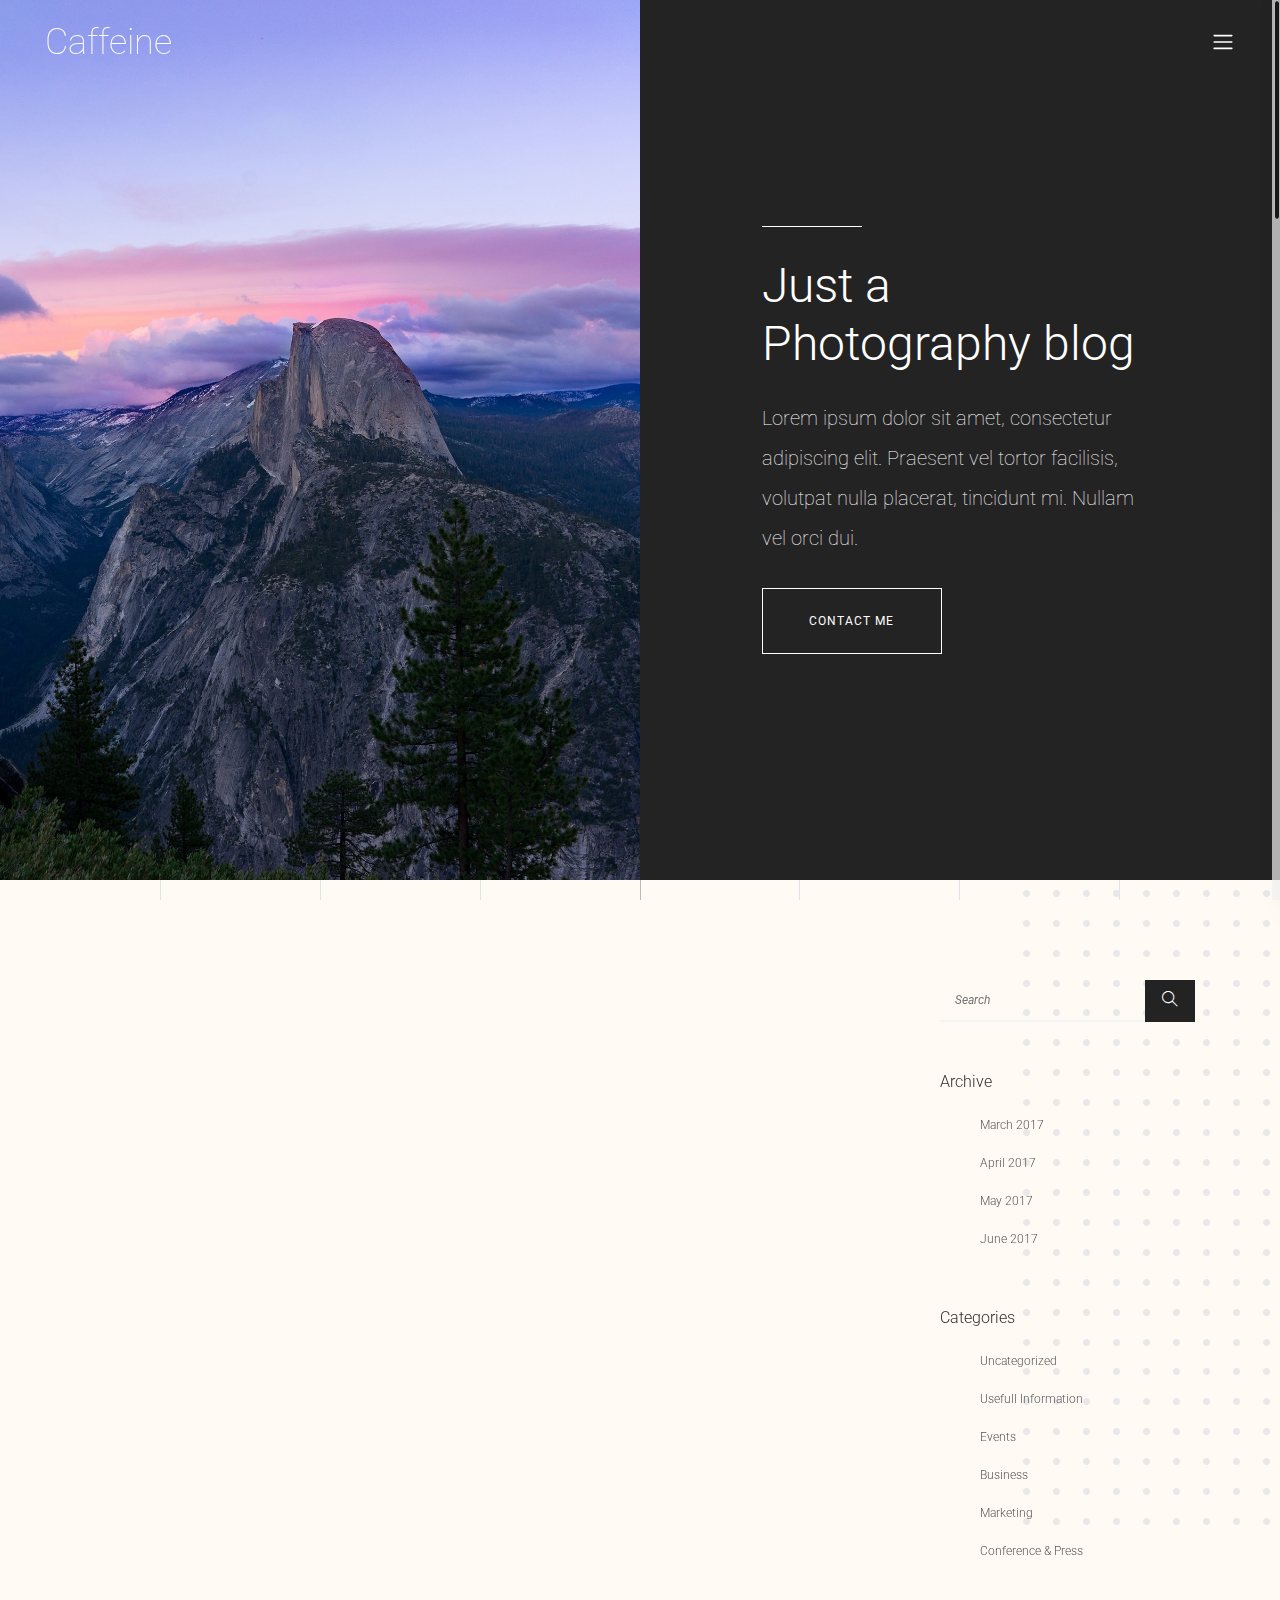
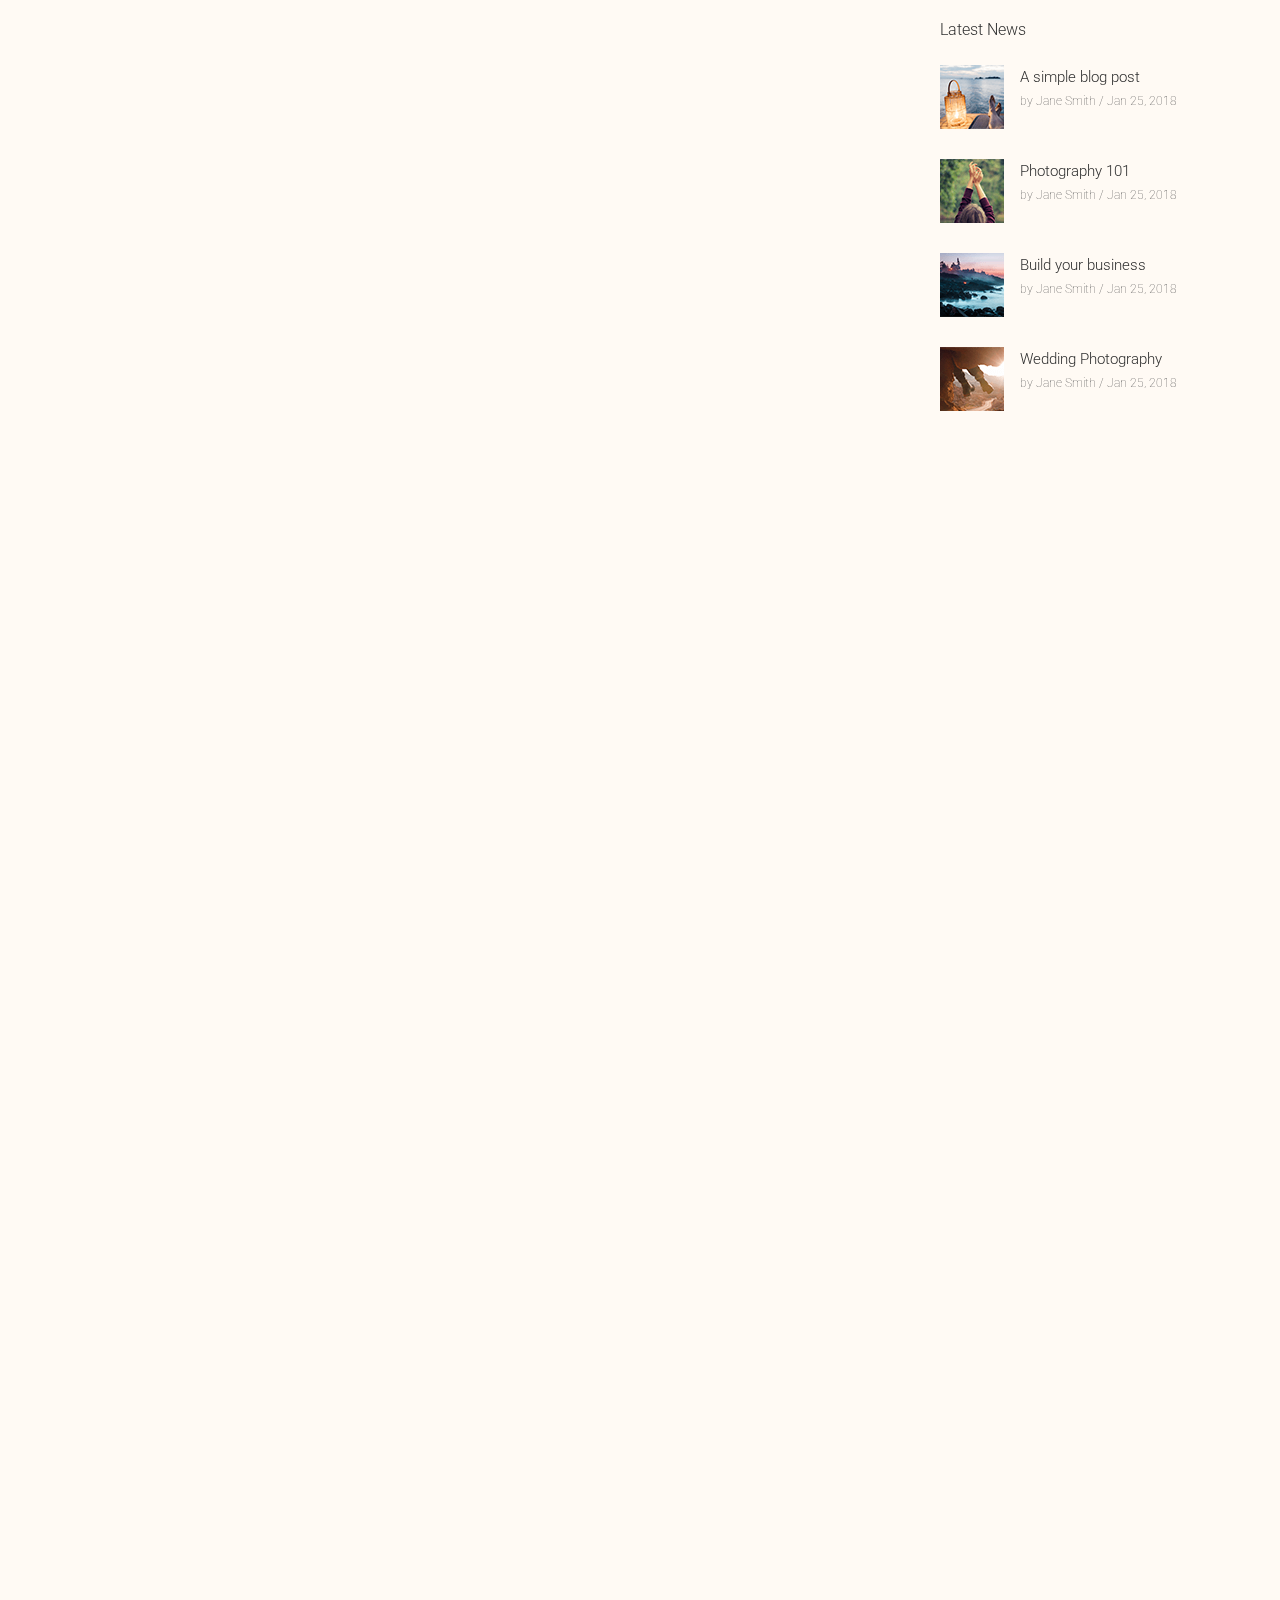
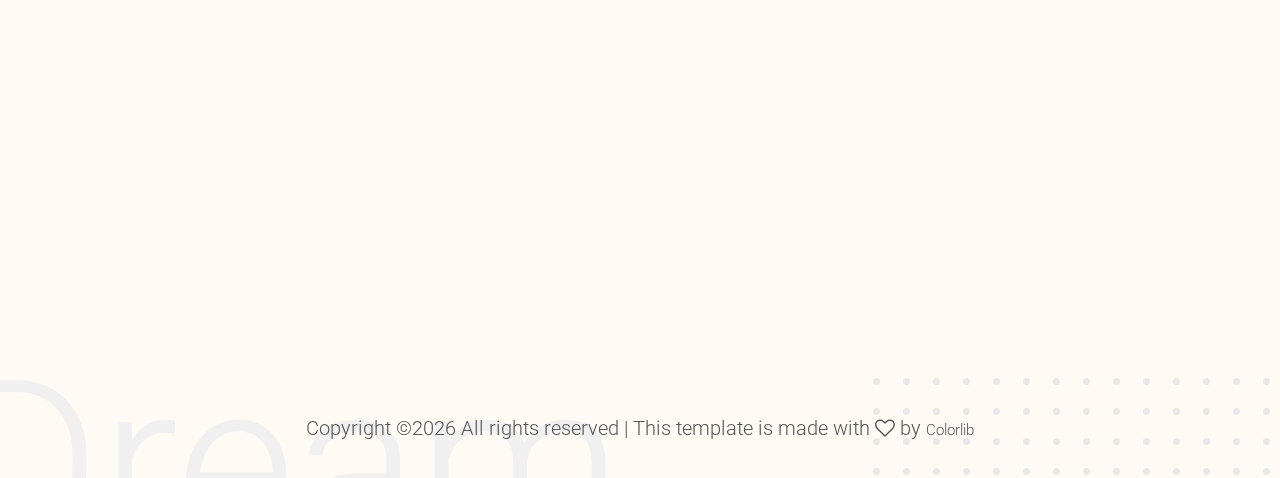
==== blog.html @ 75096916 "0527" ====
<!DOCTYPE html>
<html lang="en">

<head>
    <meta charset="UTF-8">
    <meta name="description" content="">
    <meta http-equiv="X-UA-Compatible" content="IE=edge">
    <meta name="viewport" content="width=device-width, initial-scale=1, shrink-to-fit=no">
    <!-- The above 4 meta tags *must* come first in the head; any other head content must come *after* these tags -->

    <!-- Title  -->
    <title>Sonar - Photography Template</title>

    <!-- Favicon  -->
    <link rel="icon" href="img/core-img/favicon.ico">

    <!-- Style CSS -->
    <link rel="stylesheet" href="style.css">

</head>

<body>
    <!-- Preloader Start -->
    <div id="preloader">
        <div class="preload-content">
            <div id="sonar-load"></div>
        </div>
    </div>
    <!-- Preloader End -->

    <!-- Grids -->
    <div class="grids d-flex justify-content-between">
        <div class="grid1"></div>
        <div class="grid2"></div>
        <div class="grid3"></div>
        <div class="grid4"></div>
        <div class="grid5"></div>
        <div class="grid6"></div>
        <div class="grid7"></div>
        <div class="grid8"></div>
        <div class="grid9"></div>
    </div>

    <!-- ***** Main Menu Area Start ***** -->
    <div class="mainMenu d-flex align-items-center justify-content-between">
        <!-- Close Icon -->
        <div class="closeIcon">
            <i class="ti-close" aria-hidden="true"></i>
        </div>
        <!-- Logo Area -->
        <div class="logo-area">
            <a href="index.html">Caffeine</a>
        </div>
        <!-- Nav -->
        <div class="sonarNav">
            <nav>
                <ul>
                    <li class="nav-item active">
                        <a class="nav-link" href="index.html">首頁</a>
                    </li>
                    <li class="nav-item">
                        <a class="nav-link" href="learningmap.html">學習地圖</a>
                    </li>
                    <li class="nav-item">
                        <a class="nav-link" href="lessonlist.html">課程章節</a>
                    </li>
                    <li class="nav-item">
                        <a class="nav-link" href="gamelist.html">小遊戲集</a>
                    </li>
                    <li class="nav-item">
                        <a class="nav-link" href="tests.html">練習題</a>
                    </li>
                    <li class="nav-item">
                        <a class="nav-link" href="contact.html">網頁導覽</a>
                    </li>
                    <li class="nav-item">
                        <a class="nav-link" href="elements.html">關於我們</a>
                    </li>
                </ul>
            </nav>
        </div>
        <!-- Copwrite Text -->
        <div class="copywrite-text">
            <p><!-- Link back to Colorlib can't be removed. Template is licensed under CC BY 3.0. -->
Copyright &copy;<script>document.write(new Date().getFullYear());</script> All rights reserved | This template is made with <i class="fa fa-heart-o" aria-hidden="true"></i> by <a href="https://colorlib.com" target="_blank">Colorlib</a>
<!-- Link back to Colorlib can't be removed. Template is licensed under CC BY 3.0. -->
</p>
        </div>
    </div>
    <!-- ***** Main Menu Area End ***** -->

    <!-- ***** Header Area Start ***** -->
    <header class="header-area">
        <div class="container-fluid">
            <div class="row">
                <div class="col-12">
                    <div class="menu-area d-flex justify-content-between">
                        <!-- Logo Area  -->
                        <div class="logo-area">
                            <a href="index.html">Caffeine</a>
                        </div>

                        <div class="menu-content-area d-flex align-items-center">
                           <!-- Menu Icon -->
                            <span class="navbar-toggler-icon" id="menuIcon"></span>
                        </div>
                    </div>
                </div>
            </div>
        </div>
    </header>
    <!-- ***** Header Area End ***** -->

    <!-- ***** Hero Area Start ***** -->
    <div class="hero-area d-flex align-items-center">
       
        <!-- Hero Thumbnail -->
        <div class="hero-thumbnail equalize bg-img" style="background-image: url(img/bg-img/blog.jpg);"></div>
        
        <!-- Hero Content -->
        <div class="hero-content equalize">
            <div class="container-fluid h-100">
                <div class="row h-100 align-items-center justify-content-center">
                    <div class="col-12 col-md-8">
                        <div class="line"></div>
                        <h2>Just a Photography blog</h2>
                        <p>Lorem ipsum dolor sit amet, consectetur adipiscing elit. Praesent vel tortor facilisis, volutpat nulla placerat, tincidunt mi. Nullam vel orci dui.</p>
                        <a href="#" class="btn sonar-btn white-btn">contact me</a>
                    </div>
                </div>
            </div>
        </div>
    </div>
    <!-- ***** Hero Area End ***** -->

    <!-- ***** Blog Area Start ***** -->
    <section class="sonar-blog-area section-padding-100">
        <!-- back end content -->
        <div class="backEnd-content">
            <img class="dots" src="img/core-img/dots.png" alt="">
        </div>

        <div class="container">
            <div class="row">
                <div class="col-12 col-md-9">

                    <!-- Single Blog Area -->
                    <div class="single-blog-area mb-100 wow fadeInUp" data-wow-delay="300ms">
                        <!-- Post Thumbnail -->
                        <div class="blog-post-thumbnail">
                            <img src="img/blog-img/1.jpg" alt="">
                            <!-- Post Date -->
                            <div class="post-date">
                                <a href="#">Feb 12 '18</a>
                            </div>
                        </div>
                        <!-- Post Content -->
                        <div class="post-content">
                            <a href="#" class="headline">A short guide to Wedding Photograpy</a>
                            <div class="post-meta">
                                <a href="#" class="comments">By Mick Smith</a> | <a href="#" class="comments">2 Comments</a>
                            </div>
                            <p>Lorem ipsum dolor sit amet, consectetur adipiscing elit. Praesent vel tortor facilisis, volutpat nulla placerat, tincidunt mi. Nullam vel orci dui. Lorem ipsum dolor sit amet, consectetur adipiscing elit. Praesent vel tortor facilisis, volutpat nulla placerat, tincidunt mi. Nullam vel orci dui.</p>
                        </div>
                    </div>

                    <!-- Single Blog Area -->
                    <div class="single-blog-area mb-100 wow fadeInUp" data-wow-delay="600ms">
                        <!-- Post Thumbnail -->
                        <div class="blog-post-thumbnail">
                            <img src="img/blog-img/2.jpg" alt="">
                            <!-- Post Date -->
                            <div class="post-date">
                                <a href="#">Feb 12 '18</a>
                            </div>
                        </div>
                        <!-- Post Content -->
                        <div class="post-content">
                            <a href="#" class="headline">10 tips for Fashion Photography</a>
                            <div class="post-meta">
                                <a href="#" class="comments">By Mick Smith</a> | <a href="#" class="comments">2 Comments</a>
                            </div>
                            <p>Lorem ipsum dolor sit amet, consectetur adipiscing elit. Praesent vel tortor facilisis, volutpat nulla placerat, tincidunt mi. Nullam vel orci dui. Lorem ipsum dolor sit amet, consectetur adipiscing elit. Praesent vel tortor facilisis, volutpat nulla placerat, tincidunt mi. Nullam vel orci dui.</p>
                        </div>
                    </div>

                    <!-- Single Blog Area -->
                    <div class="single-blog-area mb-100 wow fadeInUp" data-wow-delay="900ms">
                        <!-- Post Thumbnail -->
                        <div class="blog-post-thumbnail">
                            <img src="img/blog-img/3.jpg" alt="">
                            <!-- Post Date -->
                            <div class="post-date">
                                <a href="#">Feb 12 '18</a>
                            </div>
                        </div>
                        <!-- Post Content -->
                        <div class="post-content">
                            <a href="#" class="headline">Babies and Photography</a>
                            <div class="post-meta">
                                <a href="#" class="comments">By Mick Smith</a> | <a href="#" class="comments">2 Comments</a>
                            </div>
                            <p>Lorem ipsum dolor sit amet, consectetur adipiscing elit. Praesent vel tortor facilisis, volutpat nulla placerat, tincidunt mi. Nullam vel orci dui. Lorem ipsum dolor sit amet, consectetur adipiscing elit. Praesent vel tortor facilisis, volutpat nulla placerat, tincidunt mi. Nullam vel orci dui.</p>
                        </div>
                    </div>
                </div>

                <div class="col-12 col-md-3">
                    <div class="sonar-blog-sidebar-area">

                        <!-- Search Widget -->
                        <div class="search-widget-area mb-50">
                            <form action="#" method="get">
                                <input type="search" placeholder="Search">
                                <button type="submit"><i class="ti-search"></i></button>
                            </form>
                        </div>

                        <!-- Archive Widget -->
                        <div class="sonar-catagories-widget-area mb-50">
                            <h6>Archive</h6>
                            <ul class="catagories-menu">
                                <li><a href="#">March 2017</a></li>
                                <li><a href="#">April 2017</a></li>
                                <li><a href="#">May 2017</a></li>
                                <li><a href="#">June 2017</a></li>
                            </ul>
                        </div>

                        <!-- Catagories Widget -->
                        <div class="sonar-catagories-widget-area mb-50">
                            <h6>Categories</h6>
                            <ul class="catagories-menu">
                                <li><a href="#">Uncategorized</a></li>
                                <li><a href="#">Usefull Information</a></li>
                                <li><a href="#">Events</a></li>
                                <li><a href="#">Business</a></li>
                                <li><a href="#">Marketing</a></li>
                                <li><a href="#">Conference &amp; Press</a></li>
                            </ul>
                        </div>

                        <!-- Latest News -->
                        <div class="latest-news-widget-area mb-50">
                            <h6>Latest News</h6>
                            <div class="widget-blog-post">
                                <!-- Single Blog Post -->
                                <div class="widget-single-blog-post d-flex align-items-start">
                                    <div class="widget-post-thumbnail pr-3">
                                        <img src="img/blog-img/lp1.png" alt="">
                                    </div>
                                    <div class="widget-post-content">
                                        <a href="#">A simple blog post</a>
                                        <p>by Jane Smith / Jan 25, 2018</p>
                                    </div>
                                </div>
                                <!-- Single Blog Post -->
                                <div class="widget-single-blog-post d-flex align-items-start">
                                    <div class="widget-post-thumbnail pr-3">
                                        <img src="img/blog-img/lp2.png" alt="">
                                    </div>
                                    <div class="widget-post-content">
                                        <a href="#">Photography 101</a>
                                        <p>by Jane Smith / Jan 25, 2018</p>
                                    </div>
                                </div>
                                <!-- Single Blog Post -->
                                <div class="widget-single-blog-post d-flex align-items-start">
                                    <div class="widget-post-thumbnail pr-3">
                                        <img src="img/blog-img/lp3.png" alt="">
                                    </div>
                                    <div class="widget-post-content">
                                        <a href="#">Build your business</a>
                                        <p>by Jane Smith / Jan 25, 2018</p>
                                    </div>
                                </div>
                                <!-- Single Blog Post -->
                                <div class="widget-single-blog-post d-flex align-items-start">
                                    <div class="widget-post-thumbnail pr-3">
                                        <img src="img/blog-img/lp4.png" alt="">
                                    </div>
                                    <div class="widget-post-content">
                                        <a href="#">Wedding Photography</a>
                                        <p>by Jane Smith / Jan 25, 2018</p>
                                    </div>
                                </div>
                            </div>
                        </div>

                    </div>
                </div>
            </div>

            <div class="row">
                <div class="col-12 text-center wow fadeInUp" data-wow-delay="500ms">
                    <a href="#" class="btn sonar-btn">Load More</a>
                </div>
            </div>
        </div>
    </section>
    <!-- ***** Blog Area End ***** -->

    <!-- ***** Footer Area Start ***** -->
    <footer class="footer-area">
        <!-- back end content -->
        <div class="backEnd-content">
            <img class="dots" src="img/core-img/dots.png" alt="">
            <h2>Dream</h2>
        </div>

        <div class="container">
            <div class="row">
                <div class="col-12">
                    <!-- Copywrite Text -->
                    <div class="copywrite-text">
                        <p><!-- Link back to Colorlib can't be removed. Template is licensed under CC BY 3.0. -->
Copyright &copy;<script>document.write(new Date().getFullYear());</script> All rights reserved | This template is made with <i class="fa fa-heart-o" aria-hidden="true"></i> by <a href="https://colorlib.com" target="_blank">Colorlib</a>
<!-- Link back to Colorlib can't be removed. Template is licensed under CC BY 3.0. -->
</p>
                    </div>
                </div>
            </div>
        </div>
    </footer>
    <!-- ***** Footer Area End ***** -->

    <!-- jQuery (Necessary for All JavaScript Plugins) -->
    <script src="js/jquery/jquery-2.2.4.min.js"></script>
    <!-- Popper js -->
    <script src="js/popper.min.js"></script>
    <!-- Bootstrap js -->
    <script src="js/bootstrap.min.js"></script>
    <!-- Plugins js -->
    <script src="js/plugins.js"></script>
    <!-- Active js -->
    <script src="js/active.js"></script>

</body>

</html>
---- style.css ----
/* [ -- Master Stylesheet -- ] */
/* ----------------------------------------------------------
:: Template Name: Sonar - Photography Template
:: Author: Colorlib
:: Author URL: https://colorlib.com
:: Version: 1.0
:: Created: March 09, 2018
:: Last Updated: March 09, 2018
---------------------------------------------------------- */
/* Variables */
/* mixin */
/* :: Import Fonts */
@import url("https://fonts.googleapis.com/css?family=Roboto:100,300,400,500,700");
/* :: Import All CSS */
@import url(css/bootstrap.min.css);
@import url(css/animate.css);
@import url(css/owl.carousel.css);
@import url(css/magnific-popup.css);
@import url(css/font-awesome.min.css);
@import url(css/themify-icons.css);
/* :: Base CSS */
* {
  margin: 0;
  padding: 0; }

body {
  font-family: "Roboto", sans-serif;
  background-color:#FFFAF4; }

h1,
h2,
h3,
h4,
h5,
h6 {
  color: #2f2f2f;
  font-weight: 300; }

p {
  color: #565656;
  font-size: 20px;
  line-height: 2;
  font-weight: 100; }


a {
  -webkit-transition-duration: 500ms;
  transition-duration: 500ms;
  text-decoration: none;
  outline: none;
  font-size: 14px;
  font-weight: 700; }
  a:hover, a:focus {
    -webkit-transition-duration: 500ms;
    transition-duration: 500ms;
    text-decoration: none;
    outline: none;
    font-size: 12px;
    font-weight: 400; }

#preloader {
  display: -webkit-box;
  display: -ms-flexbox;
  display: flex;
  -webkit-box-align: center;
  -ms-flex-align: center;
  -ms-grid-row-align: center;
  align-items: center;
  -webkit-box-pack: center;
  -ms-flex-pack: center;
  justify-content: center;
  background-color: #232323;
  position: fixed;
  width: 100%;
  height: 100%;
  z-index: 1000000; }

#sonar-load {
  width: 70px;
  height: 70px;
  border-radius: 50%;
  border: 3px;
  border-style: solid;
  border-color: transparent;
  border-top-color: #f8f5f5;
  -webkit-animation: sonar 2400ms linear infinite;
  animation: sonar 2400ms linear infinite;
  z-index: 999; }
  #sonar-load:before {
    content: "";
    position: absolute;
    top: 7.5px;
    left: 7.5px;
    right: 7.5px;
    bottom: 7.5px;
    border-radius: 50%;
    border: 3px;
    border-style: solid;
    border-color: transparent;
    border-top-color: #f8f5f5;
    -webkit-animation: sonar 2700ms linear infinite;
    animation: sonar 2700ms linear infinite; }
  #sonar-load:after {
    content: "";
    position: absolute;
    top: 20px;
    left: 20px;
    right: 20px;
    bottom: 20px;
    border-radius: 50%;
    border: 3px;
    border-style: solid;
    border-color: transparent;
    border-top-color: #f8f5f5;
    -webkit-animation: sonar 1800ms linear infinite;
    animation: sonar 1800ms linear infinite; }

@-webkit-keyframes sonar {
  0% {
    -webkit-transform: rotate(0deg);
    transform: rotate(0deg); }
  100% {
    -webkit-transform: rotate(360deg);
    transform: rotate(360deg); } }
@keyframes sonar {
  0% {
    -webkit-transform: rotate(0deg);
    transform: rotate(0deg); }
  100% {
    -webkit-transform: rotate(360deg);
    transform: rotate(360deg); } }
ul,
ol {
  margin: 0; }
  ul li,
  ol li {
    list-style: none; }

img {
  height: auto;
  max-width: 100%; }

.center{
    margin: 0 auto;
    float: none;
}
.right{
	text-align: right;
}
.center1{
  text-align: center;
}

.sonar-table {
  display: table;
  z-index: 9;
  position: absolute;
  width: 100%;
  height: 100%;
  margin: 0; }

.sonar-table-cell {
  display: table-cell;
  vertical-align: middle; }

.mt-15 {
  margin-top: 15px; }

.mt-30 {
  margin-top: 30px; }

.mt-50 {
  margin-top: 50px; }

.mt-70 {
  margin-top: 70px; }

.mt-100 {
  margin-top: 100px; }

.mb-15 {
  margin-bottom: 15px; }

.mb-30 {
  margin-bottom: 30px; }

.mb-50 {
  margin-bottom: 50px; }

.ml-15 {
  margin-left: 15px; }

.ml-30 {
  margin-left: 30px; }

.mr-15 {
  margin-right: 15px; }

.mr-30 {
  margin-right: 30px; }

.mb-70 {
  margin-bottom: 70px; }

.mb-100 {
  margin-bottom: 100px; }

.mt-230 {
  margin-top: 230px; }
  @media only screen and (max-width: 767px) {
    .mt-230 {
      margin-top: 100px; } }

.bg-img {
  background-position: center center;
  background-size: cover;
  background-repeat: no-repeat; }

.bg-transparent {
  background-color: transparent; }

.font-bold {
  font-weight: 700; }

.font-light {
  font-weight: 300; }

.height-500 {
  height: 500px !important; }

.height-600 {
  height: 600px !important; }

.height-700 {
  height: 700px !important; }

.height-800 {
  height: 800px !important; }

.mfp-wrap {
  z-index: 100000; }

.mfp-image-holder .mfp-close,
.mfp-iframe-holder .mfp-close {
  color: #ffffff;
  right: -30px;
  padding-right: 0;
  width: 30px;
  height: 30px;
  line-height: 25px;
  text-align: center;
  border: 2px solid #ffffff;
  border-radius: 50%;
  top: 10px; }

#scrollUp {
  background-color: #232323;
  border-radius: 50%;
  bottom: 60px;
  right: 60px;
  box-shadow: 0 2px 6px 0 rgba(0, 0, 0, 0.3);
  color: #ffffff;
  font-size: 30px;
  height: 70px;
  text-align: center;
  width: 70px;
  line-height: 66px;
  -webkit-transition-duration: 500ms;
  transition-duration: 500ms; }
  #scrollUp:hover {
    background-color: #192a56; }
  @media only screen and (min-width: 768px) and (max-width: 991px) {
    #scrollUp {
      bottom: 30px;
      right: 30px;
      height: 50px;
      width: 50px;
      line-height: 46px; } }
  @media only screen and (max-width: 767px) {
    #scrollUp {
      bottom: 30px;
      right: 30px;
      height: 50px;
      width: 50px;
      line-height: 46px; } }

.section-padding-100 {
  padding: 100px 0; }

.section-padding-50 {
  padding: 50px 0; }

.section-padding-50-0 {
  padding: 50px 0 0 0; }

.section-padding-100-70 {
  padding: 100px 0 70px; }

.section-padding-100-50 {
  padding: 100px 0 50px; }

.section-padding-100-0 {
  padding: 100px 0 0; }

.section-padding-0-100 {
  padding: 0 0 100px; }

.section-padding-100-20 {
  padding: 100px 0 20px 0; }

.bg-gray {
  background-color: #f8f5f5; }

.nicescroll-rails {
  z-index: 999999 !important; }

.section-heading {
  text-align: center;
  margin-bottom: 80px;
  position: relative;
  z-index: 1; }
  .section-heading .line {
    width: 100px;
    height: 1px;
    background-color: #232323;
    margin-bottom: 30px;
    display: block; }
  .section-heading h2 {
    font-size: 48px;
    margin-bottom: 0;
    font-weight: 100;
    line-height: 1.5; }
    .section-heading h2 span {
      font-weight: 400; }
    @media only screen and (min-width: 768px) and (max-width: 991px) {
      .section-heading h2 {
        font-size: 36px; } }
    @media only screen and (max-width: 767px) {
      .section-heading h2 {
        font-size: 30px; } }

.sonar-btn {
  position: relative;
  z-index: 1;
  min-width: 180px;
  height: 66px;
  border: 1px solid;
  border-color: #2f2f2f;
  text-transform: uppercase;
  color: #2f2f2f;
  font-size: 12px;
  letter-spacing: 1px;
  border-radius: 0;
  line-height: 64px;
  padding: 0;
  background-color: #ffffff; }
  .sonar-btn:hover, .sonar-btn:focus {
    background-color: #2f2f2f;
    font-size: 12px;
    color: #ffffff; }
  .sonar-btn.white-btn {
    border-color: #ffffff;
    color: #ffffff;
    background-color: transparent; }
    .sonar-btn.white-btn:hover, .sonar-btn.white-btn:focus {
      background-color: #ffffff;
      color: #2f2f2f; }
  .sonar-btn.btn-2 {
    background-color: #2f2f2f;
    font-size: 12px;
    color: #ffffff; }
  .sonar-btn.btn-3 {
    background-color: #232323;
    color: #ffffff; }
    .sonar-btn.btn-3::before {
      position: absolute;
      width: 100%;
      height: 100%;
      background-color: transparent;
      border: 1px solid;
      border-color: #232323;
      right: -6px;
      bottom: -6px;
      content: '';
      z-index: -100; }
    .sonar-btn.btn-3:hover, .sonar-btn.btn-3:focus {
      background-color: #232323;
      color: #ffffff; }

.bg-overlay {
  position: relative;
  z-index: 1; }
  .bg-overlay::after {
    position: absolute;
    z-index: -1;
    top: 0;
    left: 0;
    width: 100%;
    height: 100%;
    background-color: #2f2f2f;
    opacity: 0.85;
    content: ''; }

.bg-overlay-black {
  position: relative;
  z-index: 1; }
  .bg-overlay-black::after {
    position: absolute;
    z-index: 1;
    top: 0;
    left: 0;
    width: 100%;
    height: 100%;
    background-color: #000;
    opacity: 0.85;
    content: ''; }

.bg-overlay-white {
  position: relative;
  z-index: 1; }
  .bg-overlay-white::after {
    position: absolute;
    z-index: -2;
    top: 0;
    left: 0;
    width: 100%;
    height: 100%;
    background-color: rgba(230, 241, 255, 0.5);
    content: ''; }

.slide-background-overlay {
  position: relative;
  z-index: 1;
  bottom: 0;
  left: 0;
  width: 100%;
  height: 60%; }
  .slide-background-overlay::after {
    content: '';
    position: absolute;
    height: 60%;
    width: 100%;
    z-index: -1;
    bottom: 0;
    left: 0;
    background: rgba(0, 0, 0, 0.9);
    background: -webkit-linear-gradient(bottom, rgba(0, 0, 0, 0.9) 0%, rgba(0, 0, 0, 0.1) 90%, rgba(0, 0, 0, 0) 100%);
    background: linear-gradient(to top, rgba(0, 0, 0, 0.9) 0%, rgba(0, 0, 0, 0.1) 90%, rgba(0, 0, 0, 0) 100%); }

.grids {
  position: fixed;
  width: 100%;
  height: 100%;
  z-index: -1; }
  .grids div {
    width: 1px;
    height: 100%;
    background-color: #e0e3e4; }
    .grids div:nth-child(5) {
      background-color: #bababa; }
    .grids div:first-child, .grids div:last-child {
      background-color: transparent; }

/* :: Header Area CSS */
.header-area {
  position: fixed;
  z-index: 995;
  top: 0;
  left: 0;
  width: 100%;
  height: auto;
  -webkit-transition-duration: 500ms;
  transition-duration: 500ms;
  background-color: transparent;
  padding: 15px 30px; }
  .header-area .logo-area a {
    color: #ffffff;
    font-size: 36px;
    font-weight: 100; }
    @media only screen and (max-width: 767px) {
      .header-area .logo-area a {
        font-size: 24px; } }
  .header-area .menu-content-area .header-social-area {
    margin-right: 30px; }
    .header-area .menu-content-area .header-social-area a {
      font-size: 18px;
      padding: 0 10px;
      color: #ffffff; }
      @media only screen and (max-width: 767px) {
        .header-area .menu-content-area .header-social-area a {
          padding: 0 5px;
          font-size: 14px; } }
    @media only screen and (max-width: 767px) {
      .header-area .menu-content-area .header-social-area {
        margin-right: 15px; } }
  .header-area.sticky {
    background-color: #232323; }
  @media only screen and (max-width: 767px) {
    .header-area {
      padding: 10px 0; } }

.navbar-toggler-icon {
  background-image: url("data:image/svg+xml;charset=utf8,%3Csvg viewBox='0 0 30 30' xmlns='http://www.w3.org/2000/svg'%3E%3Cpath stroke='rgba(255, 255, 255, 1)' stroke-width='2' stroke-linecap='round' stroke-miterlimit='10' d='M4 7h22M4 15h22M4 23h22'/%3E%3C/svg%3E");
  cursor: pointer; }

.mainMenu {
  position: fixed;
  width: 480px;
  height: 100%;
  top: 0;
  right: -500px;
  background-color: #232323;
  z-index: 99999;
  text-align: center;
  -webkit-box-orient: vertical;
  -webkit-box-direction: normal;
  -ms-flex-direction: column;
  flex-direction: column;
  padding: 50px 15px;
  -webkit-transition-duration: 800ms;
  transition-duration: 800ms;
  box-shadow: 0 0 40px rgba(0, 0, 0, 0.2); }
  .mainMenu .closeIcon {
    position: absolute;
    right: 50px;
    top: 50px;
    z-index: 9;
    color: #ffffff;
    font-size: 20px;
    cursor: pointer;
    -webkit-transition-duration: 750ms;
    transition-duration: 750ms; }
    .mainMenu .closeIcon:hover {
      -webkit-transform: rotate(180deg);
      transform: rotate(180deg); }
    @media only screen and (max-width: 767px) {
      .mainMenu .closeIcon {
        right: 30px;
        top: 30px; } }
  .mainMenu .logo-area a {
    color: #ffffff;
    font-size: 30px;
    display: block;
    font-weight: 100; }
    @media only screen and (max-width: 767px) {
      .mainMenu .logo-area a {
        font-size: 24px; } }
  .mainMenu .copywrite-text p {
    margin-bottom: 0;
    color: #ffffff; }
    @media only screen and (max-width: 767px) {
      .mainMenu .copywrite-text p {
        font-size: 14px; } }
  .mainMenu .copywrite-text a {
    font-weight: 100;
    color: #ffffff; }
    .mainMenu .copywrite-text a:hover, .mainMenu .copywrite-text a:focus {
      font-size: 14px; }
  .mainMenu .nav-link {
    color: #ffffff;
    font-size: 18px;
    position: relative;
    z-index: 1;
    font-weight: 300;
    padding: 12px 15px; }
    @media only screen and (max-width: 767px) {
      .mainMenu .nav-link {
        font-size: 14px;
        padding: 10px; } }
    .mainMenu .nav-link::after {
      content: '';
      bottom: 0;
      width: 30px;
      height: 1px;
      background-color: rgba(255, 255, 255, 0.5);
      left: 50%;
      -webkit-transform: translateX(-50%);
      transform: translateX(-50%);
      position: absolute;
      z-index: 5;
      -webkit-transition-duration: 500ms;
      transition-duration: 500ms; }
    .mainMenu .nav-link:hover::after, .mainMenu .nav-link:focus::after {
      width: 70px;
      background-color: white; }
  @media only screen and (min-width: 992px) and (max-width: 1199px) {
    .mainMenu {
      padding: 30px 15px; } }
  @media only screen and (min-width: 768px) and (max-width: 991px) {
    .mainMenu {
      padding: 30px 15px; } }
  @media only screen and (max-width: 767px) {
    .mainMenu {
      padding: 15px;
      width: 300px; } }

/* :: Menu Open CSS */
.menu-open .mainMenu {
  right: 0; }

/* :: Hero Slides Area CSS */
.hero-slides .single-hero-slide {
  height: 950px;
  position: relative;
  z-index: 1;
  padding: 0 40px 100px;
  -webkit-transition-duration: 800ms;
  transition-duration: 800ms;
  overflow: visible;
  cursor: pointer; }
  .hero-slides .single-hero-slide .hero-slides-content {
    position: relative;
    z-index: 1;
    -webkit-transform: translateY(75%);
    transform: translateY(75%);
    -webkit-transition-duration: 800ms;
    transition-duration: 800ms;
    bottom: 0; }
    .hero-slides .single-hero-slide .hero-slides-content .line {
      width: 100px;
      height: 1px;
      background-color: #ffffff;
      margin-bottom: 30px;
      display: block; }
    .hero-slides .single-hero-slide .hero-slides-content h2 {
      color: #ffffff;
      font-weight: 100; }
    .hero-slides .single-hero-slide .hero-slides-content p {
      color: #ffffff;
      margin-bottom: 0;
      -webkit-transition-duration: 500ms;
      transition-duration: 500ms;
      margin-top: 140px; }
  .hero-slides .single-hero-slide:hover .hero-slides-content {
    -webkit-transform: translateY(0%);
    transform: translateY(0%); }
  .hero-slides .single-hero-slide:hover p {
    margin-top: 40px; }
  @media only screen and (min-width: 992px) and (max-width: 1199px) {
    .hero-slides .single-hero-slide {
      height: 800px; } }
  @media only screen and (min-width: 768px) and (max-width: 991px) {
    .hero-slides .single-hero-slide {
      height: 700px; } }
  @media only screen and (max-width: 767px) {
    .hero-slides .single-hero-slide {
      height: 550px; } }
.hero-slides .owl-dots {
  position: absolute;
  left: 50px;
  bottom: 50px; }
  .hero-slides .owl-dots .owl-dot {
    width: 8px;
    height: 8px;
    border: 1px solid #6a6a67;
    margin: 0 5px;
    border-radius: 50%;
    display: inline-block; }
    .hero-slides .owl-dots .owl-dot.active {
      border: 1px solid #ffffff;
      background-color: #ffffff; }

/* :: Portfolio Area CSS */
.portfolio-area {
  overflow-x: hidden; }
  .portfolio-area .portfolio-title h2 {
    font-size: 56px;
    text-align: center;
    font-weight: 100; }
    .portfolio-area .portfolio-title h2 span {
      font-weight: 400; }
    @media only screen and (min-width: 768px) and (max-width: 991px) {
      .portfolio-area .portfolio-title h2 {
        font-size: 36px; } }
    @media only screen and (max-width: 767px) {
      .portfolio-area .portfolio-title h2 {
        font-size: 30px; } }

.single-portfolio-item {
  position: relative;
  z-index: 1; }
  .single-portfolio-item .backend-content .dots {
    position: absolute;
    z-index: -1;
    top: -100px;
    left: -150px; }
  .single-portfolio-item .backend-content h2 {
    position: absolute;
    font-size: 230px;
    color: #f0f0f0;
    z-index: -10;
    top: -170px;
    right: 40%; }
    @media only screen and (min-width: 992px) and (max-width: 1199px) {
      .single-portfolio-item .backend-content h2 {
        font-size: 170px;
        top: -120px; } }
    @media only screen and (min-width: 768px) and (max-width: 991px) {
      .single-portfolio-item .backend-content h2 {
        font-size: 80px;
        top: -50px; } }
    @media only screen and (max-width: 767px) {
      .single-portfolio-item .backend-content h2 {
        font-size: 80px;
        top: -50px; } }
  .single-portfolio-item .portfolio-meta {
    padding-top: 30px; }
    .single-portfolio-item .portfolio-meta p {
      font-weight: 500;
      font-size: 14px;
      margin-bottom: 5px; }
    .single-portfolio-item .portfolio-meta h2 {
      font-size: 30px; }
      @media only screen and (max-width: 767px) {
        .single-portfolio-item .portfolio-meta h2 {
          font-size: 24px; } }
  .single-portfolio-item.portfolio-item-2 .backend-content .dots {
    position: absolute;
    z-index: -1;
    top: 0;
    left: auto;
    right: -150px; }
  .single-portfolio-item.portfolio-item-3 .backend-content .dots {
    top: 0;
    left: -200px;
    right: auto;
    -webkit-transform: rotate(90deg);
    transform: rotate(90deg); }
  .single-portfolio-item.portfolio-item-3 .backend-content h2 {
    top: -180px;
    left: 30%;
    right: auto; }
    @media only screen and (min-width: 992px) and (max-width: 1199px) {
      .single-portfolio-item.portfolio-item-3 .backend-content h2 {
        top: -130px; } }
    @media only screen and (min-width: 768px) and (max-width: 991px) {
      .single-portfolio-item.portfolio-item-3 .backend-content h2 {
        top: -90px;
        font-size: 100px; } }
    @media only screen and (max-width: 767px) {
      .single-portfolio-item.portfolio-item-3 .backend-content h2 {
        top: -70px; } }
  @media only screen and (max-width: 767px) {
    .single-portfolio-item.portfolio-item-3 {
      margin-bottom: 100px; } }
  .single-portfolio-item.portfolio-item-4 {
    top: -220px; }
    .single-portfolio-item.portfolio-item-4 .backend-content .dots {
      top: auto;
      bottom: -130px;
      left: 70%;
      right: auto;
      -webkit-transform: rotate(90deg);
      transform: rotate(90deg); }
    @media only screen and (max-width: 767px) {
      .single-portfolio-item.portfolio-item-4 {
        top: 0;
        margin-bottom: 100px; } }
  .single-portfolio-item.portfolio-item-5 {
    top: -450px;
    height: 0; }
    @media only screen and (max-width: 767px) {
      .single-portfolio-item.portfolio-item-5 {
        top: 0;
        height: auto;
        margin-bottom: 100px; } }
    @media only screen and (min-width: 768px) and (max-width: 991px) {
      .single-portfolio-item.portfolio-item-5 {
        top: -230px; } }
  .single-portfolio-item.portfolio-item-6 {
    top: 0;
    height: 0; }
    @media only screen and (max-width: 767px) {
      .single-portfolio-item.portfolio-item-6 {
        height: auto;
        margin-bottom: 100px; } }
  .single-portfolio-item.portfolio-item-7 {
    margin-top: 50px; }
    .single-portfolio-item.portfolio-item-7 .backend-content .dots {
      position: absolute;
      z-index: -1;
      top: auto;
      bottom: 0;
      left: auto;
      right: -150px; }
    .single-portfolio-item.portfolio-item-7 .backend-content h2 {
      top: -180px;
      left: 30%;
      right: auto; }
      @media only screen and (min-width: 992px) and (max-width: 1199px) {
        .single-portfolio-item.portfolio-item-7 .backend-content h2 {
          top: -100px; } }
      @media only screen and (max-width: 767px) {
        .single-portfolio-item.portfolio-item-7 .backend-content h2 {
          top: -60px; } }

/* :: Call to Action Area CSS */
.call-to-action-content {
  text-align: center; }
  .call-to-action-content h2 {
    font-weight: 100;
    font-size: 72px;
    margin-bottom: 15px; }
    @media only screen and (min-width: 992px) and (max-width: 1199px) {
      .call-to-action-content h2 {
        font-size: 55px; } }
    @media only screen and (min-width: 768px) and (max-width: 991px) {
      .call-to-action-content h2 {
        font-size: 36px; } }
    @media only screen and (max-width: 767px) {
      .call-to-action-content h2 {
        font-size: 30px; } }
  .call-to-action-content h5 {
    font-size: 48px;
    margin-bottom: 0; }
    @media only screen and (min-width: 768px) and (max-width: 991px) {
      .call-to-action-content h5 {
        font-size: 30px; } }
    @media only screen and (max-width: 767px) {
      .call-to-action-content h5 {
        font-size: 24px; } }

.sonar-call-to-action-area {
  position: relative;
  z-index: 1;
  overflow: hidden; }
  .sonar-call-to-action-area .backEnd-content h2 {
    position: absolute;
    font-size: 230px;
    color: #f0f0f0;
    z-index: -1;
    top: -30px;
    left: -3%; }
    @media only screen and (min-width: 992px) and (max-width: 1199px) {
      .sonar-call-to-action-area .backEnd-content h2 {
        font-size: 170px;
        top: 0; } }
    @media only screen and (min-width: 768px) and (max-width: 991px) {
      .sonar-call-to-action-area .backEnd-content h2 {
        font-size: 150px;
        top: 0; } }
    @media only screen and (max-width: 767px) {
      .sonar-call-to-action-area .backEnd-content h2 {
        font-size: 100px; } }

/* :: Footer CSS */
.footer-area {
  position: relative;
  z-index: 1;
  overflow: hidden; }
  .footer-area .copywrite-text {
    padding: 30px;
    text-align: center; }
    .footer-area .copywrite-text p {
      font-weight: 300;
      margin-bottom: 0; }
    .footer-area .copywrite-text a {
      color: #565656;
      font-weight: 300;
      font-size: 15px; }
      .footer-area .copywrite-text a:hover, .footer-area .copywrite-text a:focus {
        font-size: 15px; }
  .footer-area .backEnd-content .dots {
    position: absolute;
    right: -50px;
    top: 0;
    z-index: -1; }
  .footer-area .backEnd-content h2 {
    position: absolute;
    font-size: 230px;
    color: #f0f0f0;
    z-index: -1;
    top: -50px;
    left: -50px; }
    @media only screen and (min-width: 992px) and (max-width: 1199px) {
      .footer-area .backEnd-content h2 {
        font-size: 170px; } }
    @media only screen and (min-width: 768px) and (max-width: 991px) {
      .footer-area .backEnd-content h2 {
        font-size: 120px;
        top: 0; } }
    @media only screen and (max-width: 767px) {
      .footer-area .backEnd-content h2 {
        font-size: 80px;
        top: 0;
        left: -30px; } }

/* :: Hero Area CSS */
.hero-area {
  background-color: #232323;
  position: relative;
  z-index: 1;
  overflow: hidden;
  -ms-flex-wrap: wrap;
  flex-wrap: wrap; }
  .hero-area .backEnd-content .dots {
    position: absolute;
    right: -200px;
    top: 50%;
    z-index: -2;
    opacity: 0.1;
    -webkit-transform: translateY(-50%);
    transform: translateY(-50%); }
  .hero-area .hero-thumbnail,
  .hero-area .hero-content {
    -webkit-box-flex: 0;
    -ms-flex: 0 0 50%;
    flex: 0 0 50%;
    min-width: 50%;
    position: relative;
    z-index: 1; }
    @media only screen and (max-width: 767px) {
      .hero-area .hero-thumbnail,
      .hero-area .hero-content {
        -webkit-box-flex: 0;
        -ms-flex: 0 0 100%;
        flex: 0 0 100%;
        min-width: 100%; } }
  .hero-area .hero-content {
    height: 880px;
    padding: 100px 0; }
    .hero-area .hero-content .line {
      width: 100px;
      height: 1px;
      background-color: #ffffff;
      margin-bottom: 30px;
      display: block; }
    .hero-area .hero-content h2 {
      color: #ffffff;
      font-size: 48px;
      margin-bottom: 25px; }
      @media only screen and (min-width: 992px) and (max-width: 1199px) {
        .hero-area .hero-content h2 {
          font-size: 40px; } }
      @media only screen and (min-width: 768px) and (max-width: 991px) {
        .hero-area .hero-content h2 {
          font-size: 30px; } }
      @media only screen and (max-width: 767px) {
        .hero-area .hero-content h2 {
          font-size: 30px; } }
    .hero-area .hero-content p {
      color: #ffffff;
      margin-bottom: 30px; }
    .hero-area .hero-content.aboutUs {
      height: 1100px; }
      @media only screen and (max-width: 767px) {
        .hero-area .hero-content.aboutUs {
          height: auto; } }
    @media only screen and (max-width: 767px) {
      .hero-area .hero-content {
        height: auto; } }
  .hero-area .hero-thumbnail.aboutUs::before {
    position: absolute;
    width: 100%;
    height: 100px;
    bottom: 0;
    left: 0;
    background-color: #ffffff;
    content: '';
    z-index: 1; }
    @media only screen and (max-width: 767px) {
      .hero-area .hero-thumbnail.aboutUs::before {
        display: none; } }
  @media only screen and (max-width: 767px) {
    .hero-area .hero-thumbnail {
      height: 400px; } }

/* :: Service Area CSS */
.single-services-area {
  position: relative;
  z-index: 1;
  margin-bottom: 50px; }
  .single-services-area img {
    margin-bottom: 20px; }
  .single-services-area h4 {
    font-size: 28px;
    margin-bottom: 40px; }
  .single-services-area p {
    margin-bottom: 0; }

/* :: Testimonials Area CSS */
.sonar-testimonials-area {
  position: relative;
  z-index: 1;
  padding: 70px 0;
  margin: 0 50px; }
  .sonar-testimonials-area::before {
    position: absolute;
    width: 20%;
    height: 100%;
    left: 0;
    top: 0;
    background-color: #ffffff;
    content: ''; }
  .sonar-testimonials-area .testimonial-content {
    padding: 100px 80px 100px 200px;
    position: relative;
    z-index: 1;
    left: -15px;
    box-shadow: -10px 10px 40px rgba(0, 0, 0, 0.15); }
    @media only screen and (min-width: 992px) and (max-width: 1199px) {
      .sonar-testimonials-area .testimonial-content {
        padding: 100px 80px 100px 130px; } }
    @media only screen and (max-width: 767px) {
      .sonar-testimonials-area .testimonial-content {
        padding: 50px 15px 50px 15px; } }
  .sonar-testimonials-area .single-tes-slide p {
    margin-bottom: 40px;
    font-style: italic; }
  .sonar-testimonials-area .single-tes-slide h6 {
    margin-bottom: 0;
    font-style: italic; }
  .sonar-testimonials-area .owl-dots {
    position: absolute;
    top: 0;
    left: -100px;
    z-index: 10;
    -webkit-transform: translateY(-50%);
    transform: translateY(-50%); }
    .sonar-testimonials-area .owl-dots .owl-dot {
      width: 8px;
      height: 8px;
      border: 1px solid #6a6a67;
      border-radius: 50%;
      margin: 8px 0;
      display: block; }
      .sonar-testimonials-area .owl-dots .owl-dot.active {
        border-color: #232323;
        background-color: #232323; }
    @media only screen and (min-width: 992px) and (max-width: 1199px) {
      .sonar-testimonials-area .owl-dots {
        top: 20%; } }
    @media only screen and (min-width: 768px) and (max-width: 991px) {
      .sonar-testimonials-area .owl-dots {
        top: 30%; } }
    @media only screen and (max-width: 767px) {
      .sonar-testimonials-area .owl-dots {
        display: none; } }
  @media only screen and (max-width: 767px) {
    .sonar-testimonials-area {
      margin: 0 15px; } }

/* :: Portfolio Area CSS */
.sonar-projects-area {
  position: relative;
  z-index: 1;
  padding: 100px 35px 50px; }
  .sonar-projects-area .single_gallery_item {
    position: relative;
    z-index: 1;
    margin-bottom: 50px; }
    .sonar-projects-area .single_gallery_item .gallery-content {
      padding-top: 30px; }
      .sonar-projects-area .single_gallery_item .gallery-content h4 {
        margin-bottom: 10px; }
        @media only screen and (max-width: 767px) {
          .sonar-projects-area .single_gallery_item .gallery-content h4 {
            font-size: 20px; } }
      .sonar-projects-area .single_gallery_item .gallery-content p {
        margin-bottom: 0; }

.sonar-portfolio-menu {
  position: absolute;
  bottom: 40px;
  right: 0;
  width: 50%;
  z-index: 100; }
  .sonar-portfolio-menu .btn {
    padding: 5px 0;
    border: none;
    border-bottom: 2px solid;
    border-color: transparent;
    background-color: transparent;
    color: #ffffff;
    border-radius: 0;
    margin: 0 20px; }
    .sonar-portfolio-menu .btn.active {
      border-color: #ffffff; }
    .sonar-portfolio-menu .btn:hover, .sonar-portfolio-menu .btn:focus {
      box-shadow: none; }
    @media only screen and (min-width: 992px) and (max-width: 1199px) {
      .sonar-portfolio-menu .btn {
        margin: 0 10px; } }
    @media only screen and (min-width: 768px) and (max-width: 991px) {
      .sonar-portfolio-menu .btn {
        margin: 0 5px;
        font-size: 14px; } }
    @media only screen and (max-width: 767px) {
      .sonar-portfolio-menu .btn {
        margin: 0 5px;
        font-size: 14px; } }
  @media only screen and (max-width: 767px) {
    .sonar-portfolio-menu {
      width: 100%;
      bottom: 20px; } }

/* :: Blog Area CSS */
.sonar-blog-area,
.sonar-contact-area {
  position: relative;
  z-index: 1;
  overflow: hidden; }
  .sonar-blog-area .backEnd-content .dots,
  .sonar-contact-area .backEnd-content .dots {
    position: absolute;
    top: -50px;
    right: -200px; }

.single-blog-area {
  position: relative;
  z-index: 1; }
  .single-blog-area .blog-post-thumbnail {
    position: relative;
    z-index: 1; }
    .single-blog-area .blog-post-thumbnail .post-date a {
      position: absolute;
      width: 45px;
      height: auto;
      padding: 15px 10px;
      background-color: #000;
      top: -20px;
      left: 25px;
      font-weight: 100;
      color: #ffffff;
      text-align: center;
      line-height: 2;
      font-size: 15px; }
      .single-blog-area .blog-post-thumbnail .post-date a:hover, .single-blog-area .blog-post-thumbnail .post-date a:focus {
        font-weight: 100;
        font-size: 15px; }
  .single-blog-area .post-content {
    padding-top: 60px; }
    .single-blog-area .post-content .headline {
      font-size: 28px;
      margin-bottom: 5px;
      font-weight: 300;
      color: #2f2f2f; }
      .single-blog-area .post-content .headline:hover, .single-blog-area .post-content .headline:focus {
        font-weight: 300; }
    .single-blog-area .post-content .post-meta {
      margin-bottom: 50px; }
      .single-blog-area .post-content .post-meta a {
        font-size: 12px;
        font-weight: 500;
        color: #2f2f2f; }
        .single-blog-area .post-content .post-meta a:hover, .single-blog-area .post-content .post-meta a:focus {
          font-size: 12px;
          font-weight: 500; }
    .single-blog-area .post-content p {
      margin-bottom: 0; }

.search-widget-area form {
  position: relative;
  z-index: 1; }
  .search-widget-area form input {
    width: 100%;
    height: 42px;
    font-size: 12px;
    font-style: italic;
    border: none;
    border-radius: 0;
    border-bottom: 2px solid #f3f4fa;
    padding: 0 15px;
    background-color: transparent; }
  .search-widget-area form button {
    width: 50px;
    height: 42px;
    background-color: #232323;
    color: #ffffff;
    font-size: 16px;
    border: none;
    position: absolute;
    top: 0;
    right: 0;
    z-index: 10; }

.sonar-catagories-widget-area h6 {
  margin-bottom: 15px; }
.sonar-catagories-widget-area .catagories-menu li a {
  padding: 10px 0 10px 40px;
  font-size: 12px;
  font-weight: 300;
  color: #565656;
  display: block; }

.latest-news-widget-area h6 {
  margin-bottom: 25px; }
.latest-news-widget-area .widget-single-blog-post {
  margin-bottom: 30px; }
  .latest-news-widget-area .widget-single-blog-post .widget-post-content a {
    font-size: 15px;
    color: #2f2f2f;
    margin-bottom: 5px;
    font-weight: 300; }
    .latest-news-widget-area .widget-single-blog-post .widget-post-content a:hover, .latest-news-widget-area .widget-single-blog-post .widget-post-content a:focus {
      font-size: 15px;
      font-weight: 300; }
  .latest-news-widget-area .widget-single-blog-post .widget-post-content p {
    font-size: 12px;
    margin-bottom: 0; }

/* :: Contact Area CSS */
.contact-form h2 {
  font-size: 72px;
  margin-bottom: 15px;
  font-weight: 100; }
  @media only screen and (min-width: 992px) and (max-width: 1199px) {
    .contact-form h2 {
      font-size: 55px; } }
  @media only screen and (min-width: 768px) and (max-width: 991px) {
    .contact-form h2 {
      font-size: 36px; } }
  @media only screen and (max-width: 767px) {
    .contact-form h2 {
      font-size: 30px; } }
.contact-form h4 {
  font-size: 48px;
  margin-bottom: 80px; }
  @media only screen and (min-width: 768px) and (max-width: 991px) {
    .contact-form h4 {
      font-size: 30px; } }
  @media only screen and (max-width: 767px) {
    .contact-form h4 {
      font-size: 24px; } }
.contact-form .form-group {
  margin-bottom: 30px; }
.contact-form .form-control {
  width: 100%;
  height: 60px;
  padding: 0 15px;
  border: none;
  border-bottom: 1px solid;
  border-color: #c0c0c0;
  border-radius: 0;
  font-size: 12px;
  font-style: italic;
  color: #2f2f2f;
  background-color: transparent; }
  .contact-form .form-control:focus, .contact-form .form-control:hover {
    box-shadow: none; }
.contact-form textarea {
  margin-bottom: 50px; }
  .contact-form textarea.form-control {
    height: 220px;
    padding: 15px; }

.map-area {
  position: relative;
  z-index: 1;
  margin: 0 50px; }
  .map-area #googleMap {
    width: 100%;
    height: 540px; }
    @media only screen and (max-width: 767px) {
      .map-area #googleMap {
        height: 400px; } }
  @media only screen and (max-width: 767px) {
    .map-area {
      margin: 0 20px; } }

/* :: About Area CSS */
.sonar-about-us-area {
  position: relative;
  z-index: 1;
  padding: 120px 0;
  overflow: hidden; }
  .sonar-about-us-area::after {
    content: "";
    width: 50%;
    height: 100%;
    top: 0;
    left: 0;
    background-color: #ffffff;
    position: absolute;
    z-index: -5; }
  .sonar-about-us-area.second-part {
    position: relative;
    padding: 120px 0; }
    .sonar-about-us-area.second-part::after {
      content: "";
      width: 50%;
      height: 100%;
      top: 0;
      left: auto;
      right: 0;
      background-color: #ffffff;
      position: absolute;
      z-index: -5; }
  .sonar-about-us-area .about-us-content {
    padding: 15px 100px 100px;
    margin-left: 100px; }
    @media only screen and (min-width: 992px) and (max-width: 1199px) {
      .sonar-about-us-area .about-us-content {
        padding: 15px 30px 100px;
        margin-left: 50px; } }
    @media only screen and (min-width: 768px) and (max-width: 991px) {
      .sonar-about-us-area .about-us-content {
        margin-left: 0; } }
    @media only screen and (max-width: 767px) {
      .sonar-about-us-area .about-us-content {
        margin-left: 0;
        padding: 15px 20px 100px; } }
  .sonar-about-us-area .backEnd-content h2 {
    position: absolute;
    font-size: 230px;
    color: #f0f0f0;
    z-index: -1;
    top: -130px;
    left: -10%; }
    @media only screen and (min-width: 992px) and (max-width: 1199px) {
      .sonar-about-us-area .backEnd-content h2 {
        font-size: 170px;
        top: -90px; } }
    @media only screen and (min-width: 768px) and (max-width: 991px) {
      .sonar-about-us-area .backEnd-content h2 {
        font-size: 100px;
        top: -30px;
        left: -5%; } }
    @media only screen and (max-width: 767px) {
      .sonar-about-us-area .backEnd-content h2 {
        font-size: 60px;
        top: 0; } }
  .sonar-about-us-area.second-part {
    overflow: hidden; }
    .sonar-about-us-area.second-part .about-us-content {
      padding: 100px;
      margin-left: 0;
      margin-right: 100px; }
      @media only screen and (min-width: 992px) and (max-width: 1199px) {
        .sonar-about-us-area.second-part .about-us-content {
          margin-right: 0; } }
      @media only screen and (min-width: 768px) and (max-width: 991px) {
        .sonar-about-us-area.second-part .about-us-content {
          margin-right: 0; } }
      @media only screen and (max-width: 767px) {
        .sonar-about-us-area.second-part .about-us-content {
          margin-right: 0;
          padding: 100px 20px 70px; } }
    .sonar-about-us-area.second-part .backEnd-content h2 {
      top: -100px;
      left: auto;
      right: -50px; }
      @media only screen and (min-width: 768px) and (max-width: 991px) {
        .sonar-about-us-area.second-part .backEnd-content h2 {
          font-size: 100px;
          top: 0;
          left: auto;
          right: 0; } }

/* :: Shortcode Area CSS */
.elements-title h2 {
  text-transform: capitalize;
  font-size: 48px;
  margin-bottom: 100px; }
  @media only screen and (min-width: 768px) and (max-width: 991px) {
    .elements-title h2 {
      font-size: 30px; } }
  @media only screen and (max-width: 767px) {
    .elements-title h2 {
      font-size: 28px; } }

/* Accordians */
.single-accordion.panel {
  background-color: #ffffff;
  border: 0 solid transparent;
  border-radius: 4px;
  box-shadow: 0 0 0 transparent;
  margin-bottom: 15px; }
.single-accordion:last-of-type {
  margin-bottom: 0; }
.single-accordion h6 {
  margin-bottom: 0;
  text-transform: uppercase; }
  .single-accordion h6 a {
    background-color: #1d1d1d;
    border-radius: 0;
    color: #ffffff;
    display: block;
    margin: 0;
    padding: 20px 60px 20px 20px;
    position: relative;
    font-size: 14px;
    text-transform: capitalize;
    font-weight: 500; }
    .single-accordion h6 a span {
      font-size: 10px;
      position: absolute;
      right: 20px;
      text-align: center;
      top: 24px; }
      .single-accordion h6 a span.accor-open {
        opacity: 0;
        -ms-filter: "progid:DXImageTransform.Microsoft.Alpha(Opacity=0)";
        filter: alpha(opacity=0); }
    .single-accordion h6 a.collapsed {
      background-color: #2f2f2f;
      color: #ffffff; }
      .single-accordion h6 a.collapsed span.accor-close {
        opacity: 0;
        -ms-filter: "progid:DXImageTransform.Microsoft.Alpha(Opacity=0)";
        filter: alpha(opacity=0); }
      .single-accordion h6 a.collapsed span.accor-open {
        opacity: 1;
        -ms-filter: "progid:DXImageTransform.Microsoft.Alpha(Opacity=100)";
        filter: alpha(opacity=100); }
.single-accordion .accordion-content {
  border-top: 0 solid transparent;
  box-shadow: none; }
  .single-accordion .accordion-content p {
    padding: 20px 15px 5px;
    margin-bottom: 0; }

/* Cool Facts CSS */
.single-cool-fact-area {
  text-align: center; }
  .single-cool-fact-area i {
    font-size: 100px;
    color: #2f2f2f;
    margin-bottom: 30px;
    display: block; }
  .single-cool-fact-area img {
    margin-bottom: 30px; }
  .single-cool-fact-area h2 {
    font-size: 48px;
    margin-bottom: 5px; }
  .single-cool-fact-area p {
    margin-bottom: 0; }

/* Barfiller */
.single_progress_bar {
  margin-bottom: 20px; }
  .single_progress_bar:last-of-type {
    margin-bottom: 0; }
  .single_progress_bar p {
    margin-bottom: 0; }
  .single_progress_bar .barfiller {
    background-color: #e0e0e0;
    border: none;
    border-radius: 0;
    box-shadow: none;
    height: 2px;
    margin-bottom: 5px;
    position: relative;
    width: 100%; }
    .single_progress_bar .barfiller .fill {
      display: block;
      position: relative;
      width: 0px;
      height: 100%;
      background-color: #1d1d1d;
      z-index: 1; }
    .single_progress_bar .barfiller .tip {
      margin-top: 10px;
      font-size: 14px;
      left: 0px;
      position: absolute;
      z-index: 2;
      background-color: #1d1d1d;
      color: #ffffff;
      width: 60px;
      height: 32px;
      text-align: center;
      line-height: 32px; }
    .single_progress_bar .barfiller .tipWrap {
      display: none; }

.single-pie-bar p {
  margin-bottom: 0;
  font-weight: 300;
  color: #2f2f2f; }
@media only screen and (max-width: 767px) {
  .single-pie-bar {
    margin-bottom: 30px; } }

/* The end */

/*# sourceMappingURL=style.css.map */
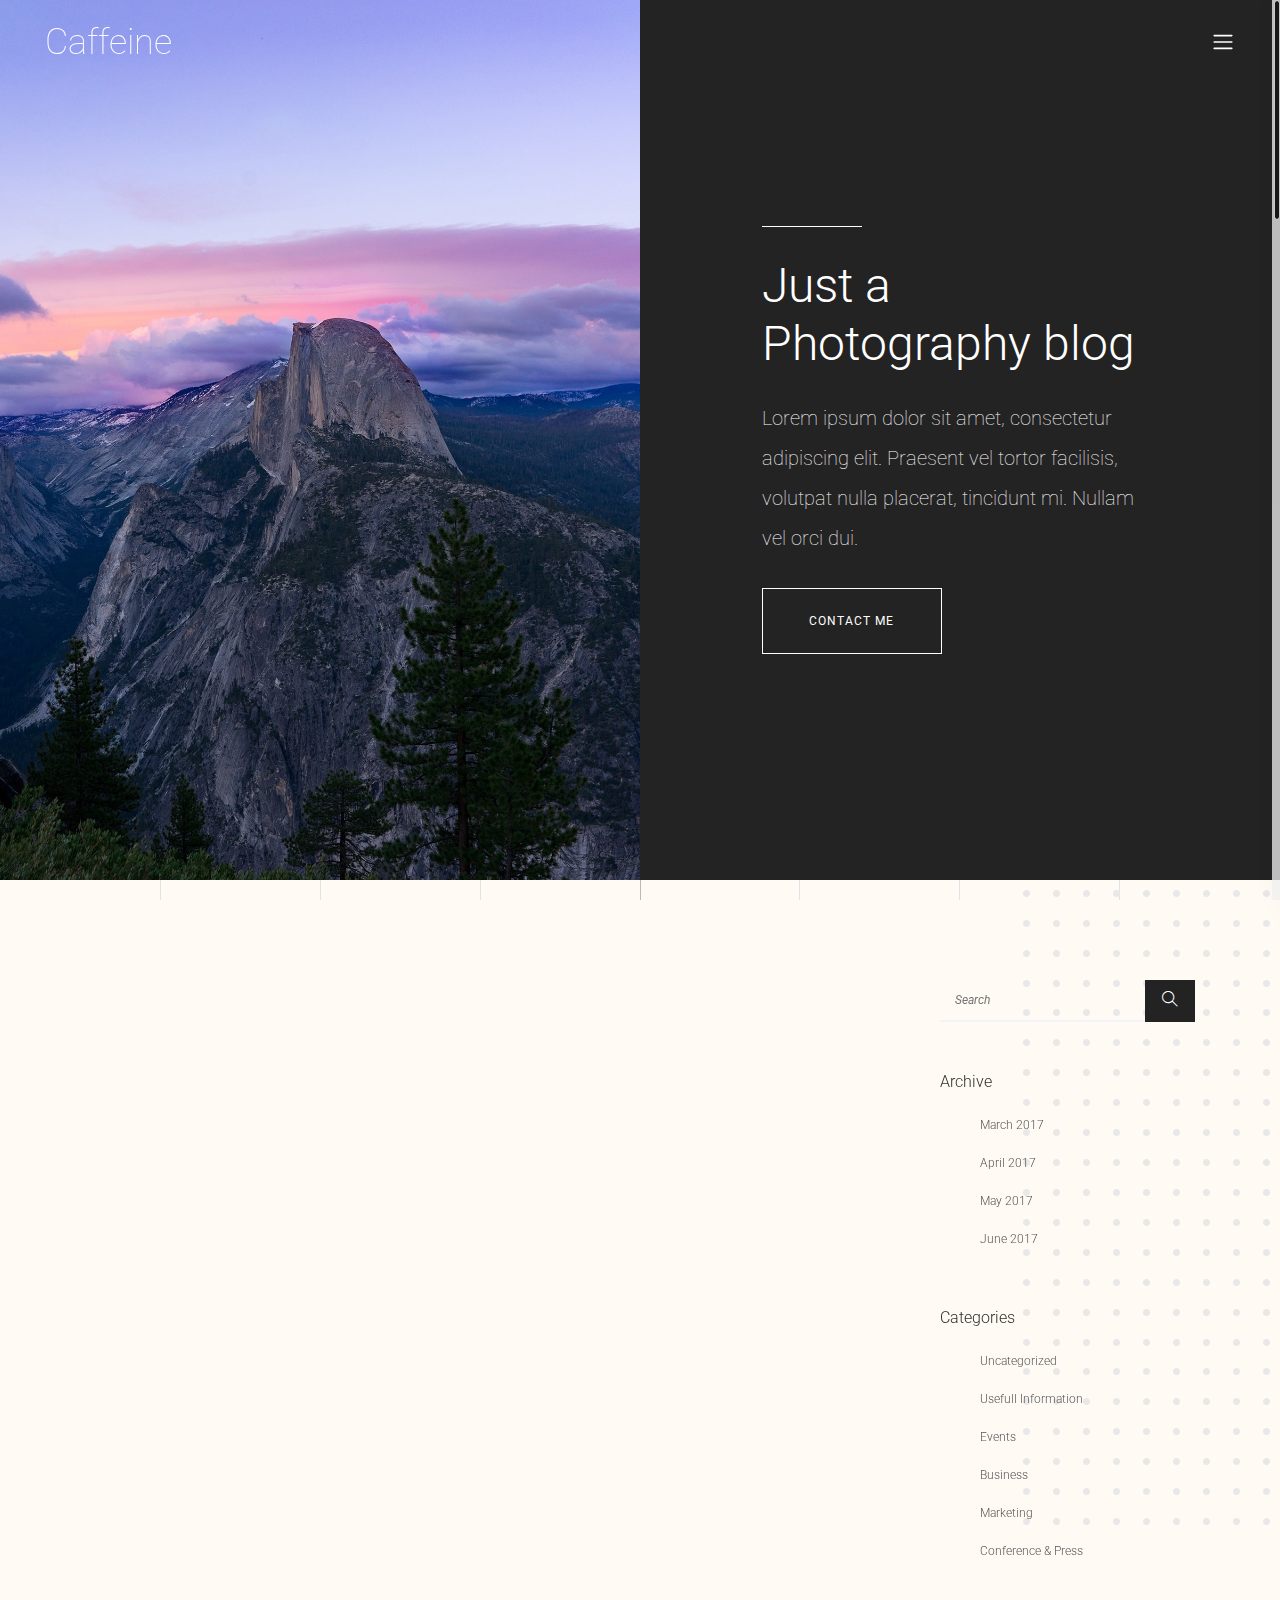
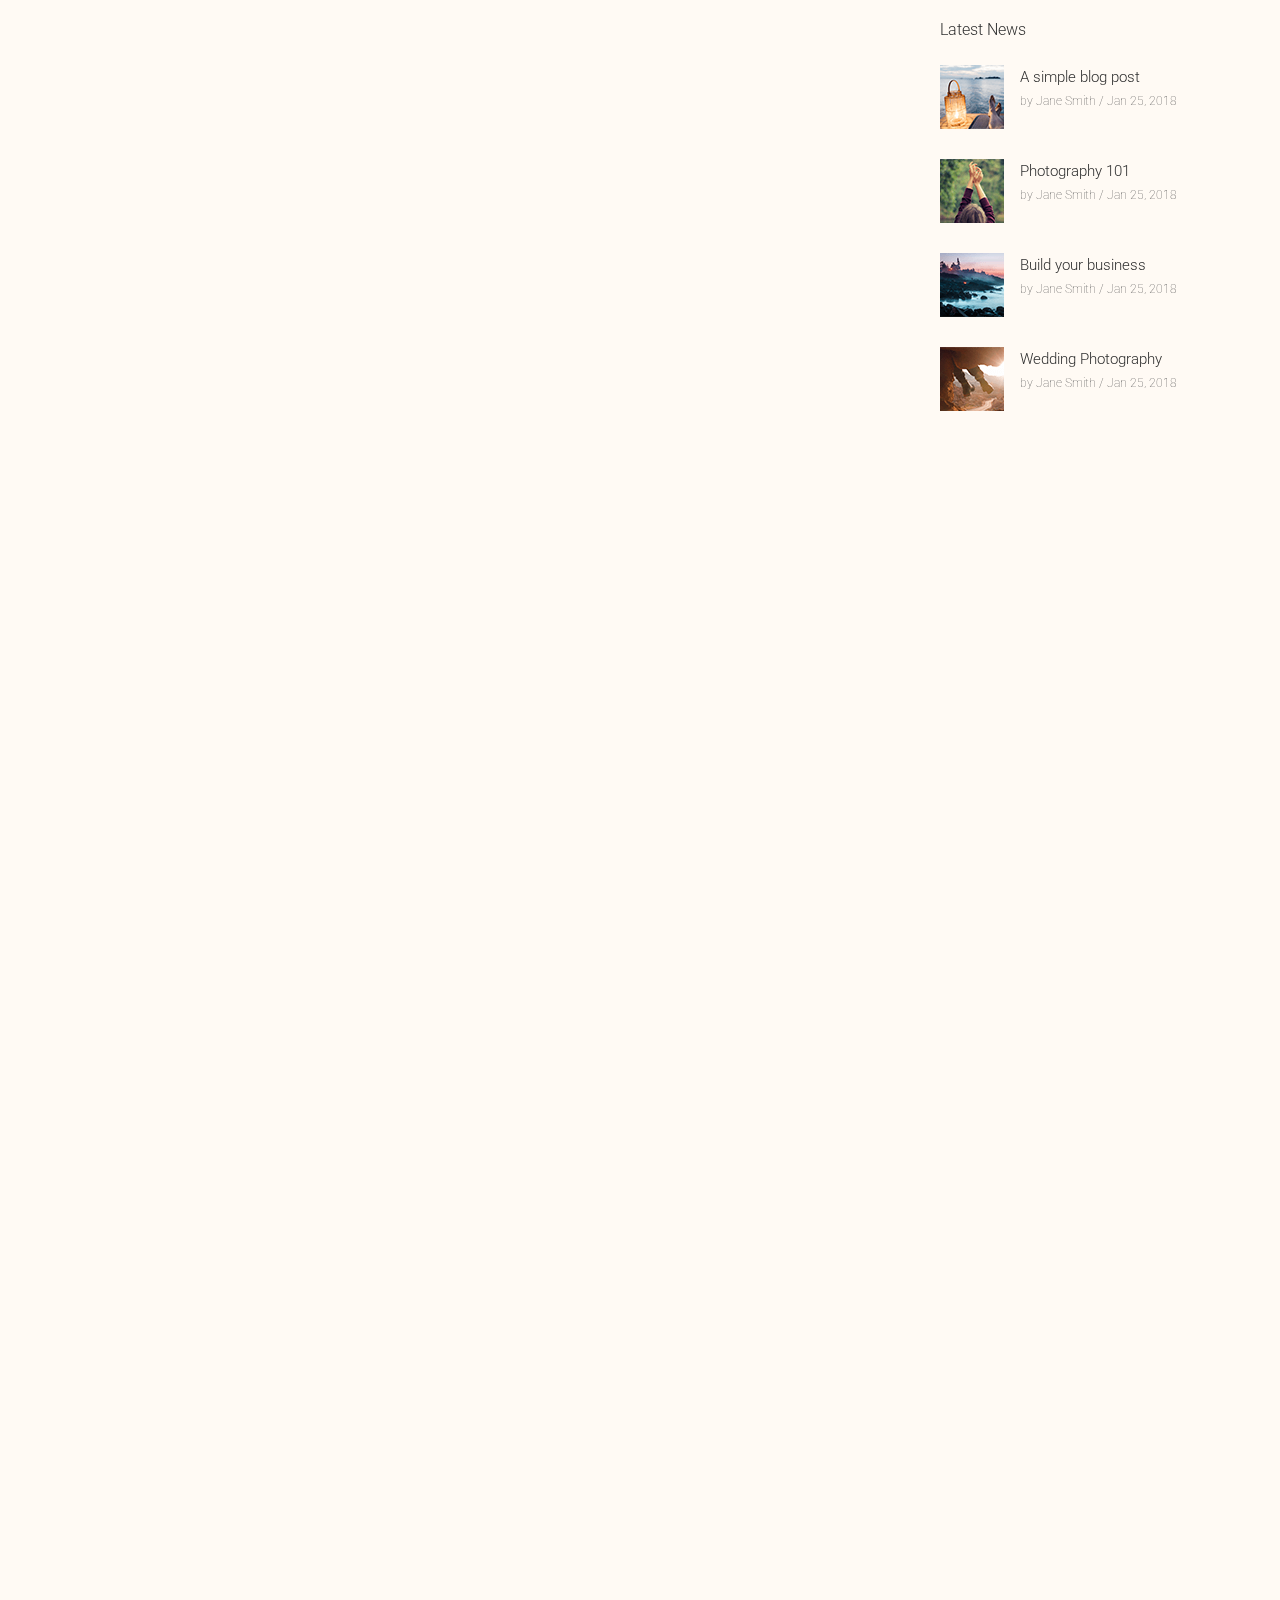
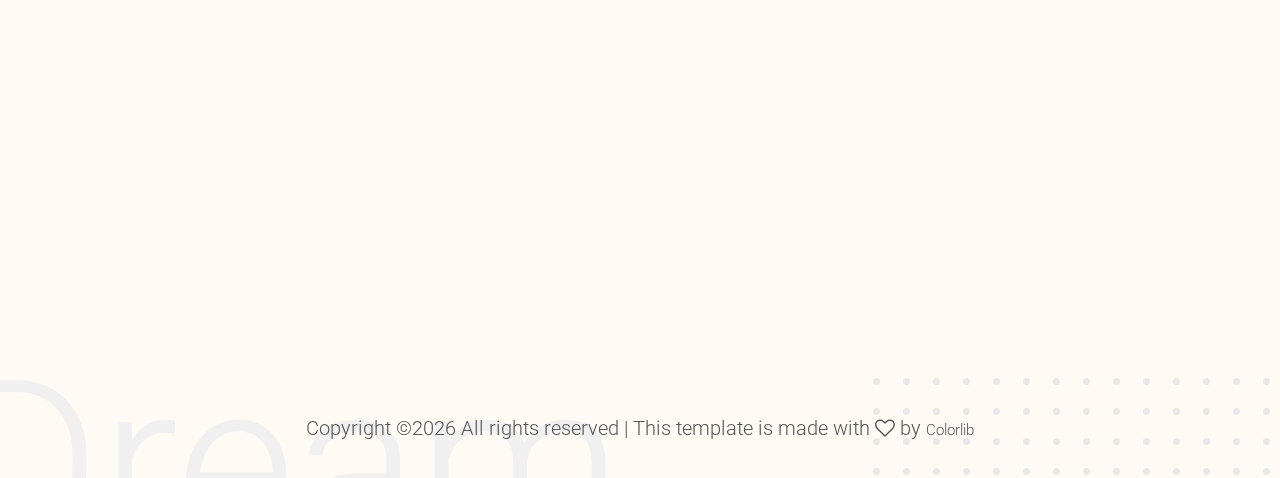
==== commit 0e202860: "f123tttt" ====
--- a/blog.html
+++ b/blog.html
@@ -50,8 +50,8 @@
         <!-- Logo Area -->
         <div class="logo-area">
             <a href="index.html">Caffeine</a>
-        </div>
-        <!-- Nav -->
+        </div>  
+        <!-- Nav   -->
         <div class="sonarNav">
             <nav>
                 <ul>
